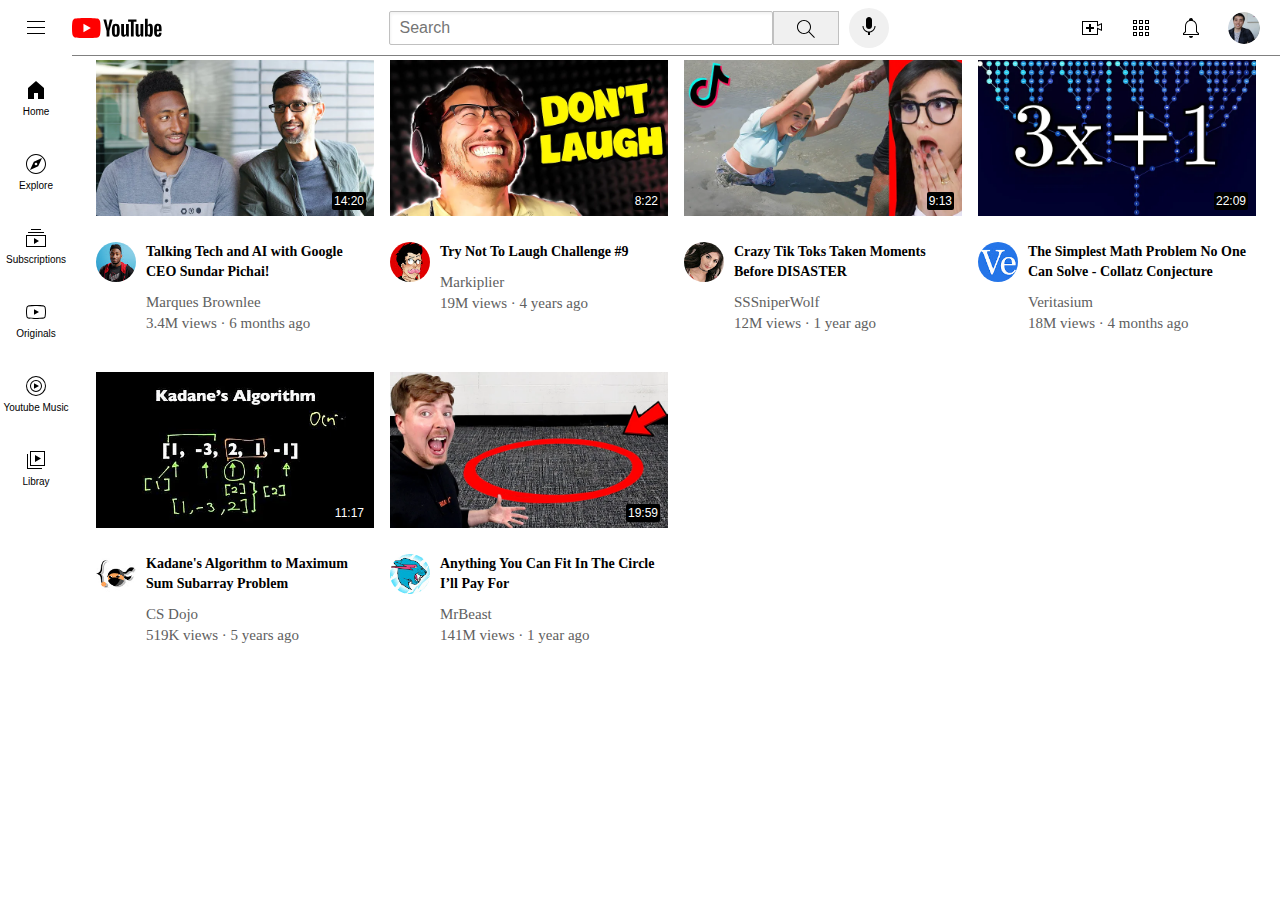
==== index.html @ 6310d242 "name_changed" ====
<!DOCTYPE html>
<html lang="en">
<head>
  <meta charset="UTF-8">
  <meta name="viewport" content="width=device-width, initial-scale=1.0">
  <title>Youtube.com clone</title>
  <link rel="stylesheet" href="website.css">
  <link rel="stylesheet" href="website_sidebar.css">
  <link rel="stylesheet" href="website_header.css">

</head>
<body>
  <div class="header">
      <div class="left-section">
        <img class="hamburger-menu"   src="icons/hamburger-menu.svg" alt="">
        <img class="youtube-logo"   src="icons/youtube-logo.svg" alt="">
      </div>    
      <div class="middle-section">
        <input  class= "search-bar" type="search" 
        placeholder="Search">
        <button class="search-button">
          <img class="search-icon" src="icons/search.svg" alt="">
          
        </button>
        <button class="voice-button">
          <img  class="voice-icon" src="icons/voice-search-icon.svg" alt="">
        </button>
      </div>
      <div class="right-section">
        <img class="upload-icon" src="icons/upload.svg" alt="">
        <img class="youtube-apps-icon" src="icons/youtube-apps.svg" alt="">
        <img class="notifications-icon" src="icons/notifications.svg" alt="">
        <img class="my-channel-icon" src="icons/my-channel.jpeg" alt="">
      </div>

     
    </div>
 <div class="side-bar">
  <div class="sidebar-link">
    <img  class=""  src="icons/home.svg" alt="">
    <div>Home</div>
  </div>
  <div class="sidebar-link">
    <img src="icons/explore.svg" alt="">
    <div>Explore</div>
  </div>
  <div class="sidebar-link">
    <img src="icons/subscriptions.svg" alt="">
    <div>Subscriptions</div>
  </div>
  <div class="sidebar-link">
    <img src="icons/originals.svg" alt="">
    <div>Originals</div>
  </div>
  <div class="sidebar-link">
    <img src="icons/youtube-music.svg" alt="">
    <div>Youtube Music</div>
  </div>
  <div class="sidebar-link">
    <img src="icons/library.svg" alt="">
    <div>Libray</div>
  </div>
  
 </div>
    
<div class="video-grid">

  <div class="video-preview">
    <div class="thumbnail-row">
      <img  class="thumbnail" src="icons/thumbnail-1.webp" 
      alt="">
      <div class="video-time">14:20</div>
    </div>
    <div class="video-info-grid">
      <div class="channel-pic">
        <img  class="profile-picture"   src="icons/channel-1.jpeg" alt="">
      </div>
      <div class="video-info">
        <p class="title">
          Talking Tech and AI with Google  CEO Sundar Pichai!
        </p>
        <p class="video-authon">
          Marques Brownlee
        </p>
        <p class="video-start">3.4M views · 6 months ago</p>
      </div>
    </div> 
</div>

<div class="video-preview">
  <div class="thumbnail-row">
    <img  class="thumbnail" src="icons/thumbnail-2.webp" 
    alt="">
    <div class="video-time">8:22</div>
  </div>
  <div class="video-info-grid">
    <div class="channel-pic">
      <img  class="profile-picture"   src="icons/channel-2.jpeg" alt="">
    </div>
    <div class="video-info">
      <p class="title">
        Try Not To Laugh Challenge #9
      </p>
      <p class="video-authon">
        Markiplier
      </p>
      <p class="video-start">19M views · 4 years ago</p>
    </div>
  </div> 
</div>

<div class="video-preview">
  <div class="thumbnail-row">
    <img  class="thumbnail" src="icons/thumbnail-3.webp" 
    alt="">
    <div class="video-time">9:13</div>
  </div>
  <div class="video-info-grid">
    <div class="channel-pic">
      <img  class="profile-picture"   src="icons/channel-3.jpeg" alt="">
    </div>
    <div class="video-info">
      <p class="title">
        Crazy Tik Toks Taken Moments Before DISASTER
      </p>
      <p class="video-authon">
        SSSniperWolf
      </p>
      <p class="video-start">12M views · 1 year ago
      </p>
    </div>
  </div> 
</div>

<div class="video-preview">
<div class="thumbnail-row">
  <img  class="thumbnail" src="icons/thumbnail-4.webp" 
  alt="">
  <div class="video-time">22:09</div>
</div>
<div class="video-info-grid">
  <div class="channel-pic">
    <img  class="profile-picture"   src="icons/channel-4.jpeg" alt="">
  </div>
  <div class="video-info">
    <p class="title">
      
The Simplest Math Problem No One Can Solve - Collatz Conjecture
    </p>
    <p class="video-authon">
      Veritasium
    </p>
    <p class="video-start">18M views · 4 months ago</p>
  </div>
</div> 
</div>

<div class="video-preview">
  <div class="thumbnail-row">
    <img  class="thumbnail" src="icons/thumbnail-5.webp" 
    alt="">
    <div class="video-time">11:17</div>
  </div>
  <div class="video-info-grid">
    <div class="channel-pic">
      <img  class="profile-picture"   src="icons/channel-5.jpeg" alt="">
    </div>
    <div class="video-info">
      <p class="title">
        
Kadane's Algorithm to Maximum Sum Subarray Problem
      </p>
      <p class="video-authon">
        CS Dojo
      </p>
      <p class="video-start">519K views · 5 years ago</p>
    </div>
  </div> 
</div>

<div class="video-preview">
<div class="thumbnail-row">
  <img  class="thumbnail" src="icons/thumbnail-6.webp" 
  alt="">
  <div class="video-time">19:59</div>
</div>
<div class="video-info-grid">
  <div class="channel-pic">
    <img  class="profile-picture"   src="icons/channel-6.jpeg" alt="">
  </div>
  <div class="video-info">
    <p class="title">
      
Anything You Can Fit In The Circle I’ll Pay For
    </p>
    <p class="video-authon">
      MrBeast
    </p>
    <p class="video-start">141M views · 1 year ago</p>
  </div>
</div> 
</div>

</div>
</body>
</html>
---- website.css ----
p{
  margin-top: 0;
  margin-bottom: 0;
}

body{
  margin: 0;
  padding-top: 60px;
  padding-left: 96px;
  padding-right: 24px;
}

.video-grid{
  display: grid;
  grid-template-columns: 1fr 1fr 1fr ;
  column-gap: 16px;
  row-gap: 40px;
}

@media(max-width:750px){
  .video-grid{
    grid-template-columns: 1fr 1fr;
  }
}


@media(min-width:1000px){
  .video-grid{
    grid-template-columns: 1fr 1fr 1fr 1fr;
  }
}

.thumbnail{
  width: 100%;
}

.video-info-grid{
  display: grid;
  grid-template-columns: 50px 1fr;

}


.profile-picture{
  width: 40px;
  border-radius:50px;
  margin-top: 10px;
}

.title{
  margin-top: 0;
  font-size: 14px;
  font-weight:bold;
  line-height: 20px;
  margin-bottom: 12px;
  margin-top: 10px;
}

.thumbnail-row{
  margin-bottom: 12px;
  position: relative;

}

.video-authon,.video-start{
  font-size: 15px;
  color: rgb(96, 96, 96);
}
.video-authon{
  margin-bottom: 4px;
}

.video-time{
  font-family: Arial;
  font-size: 12px;
  font-weight: 500;
  padding-left: 2px;
  padding-right: 2px;
  padding-top: 2px;
  padding-bottom: 2px;
  border-radius: 2px;
  background-color: black;
  color: white;
  position: absolute;
  right: 8px;
  bottom: 10px;
}
---- website_sidebar.css ----
.side-bar{
  position: fixed;
  left: 0;
  bottom: 0;
  top: 55px;
  background-color: white;
  width: 72px;
  z-index: 200;
  padding-top: 5px;

}
.sidebar-link{
  display: flex;
  justify-content: center;
  align-items: center;
  flex-direction: column;
  height: 74px;
  cursor: pointer;
}
.sidebar-link:hover{
  background-color: lightgrey;
}

.sidebar-link img{
  height: 24px;
  margin-bottom: 4px;
}
.sidebar-link div{
  font-family: Arial;
font-size: 10px;
}
---- website_header.css ----
.header{
  height: 55px;
  display: flex;
  flex-direction: row;
  justify-content: space-between;
  position: fixed;
  top: 0;
  left: 0;
  right: 0;
  background-color: white;
  border-bottom-width:1px ;
  border-bottom-style: solid;
  border-bottom-color: gray;
  z-index: 100;

}

.left-section{
  display: flex;
  align-items: center;
}
.hamburger-menu{
  height: 24px;
  margin-left: 24px;
  margin-right: 24px;
}
.youtube-logo{
  height: 20px;
}



.middle-section{
  
  flex: 1;
  margin-left: 70px;
  margin-right: 35px;
  max-width: 500px;
  display: flex;
  align-items: center;
}
.search-button{
    height: 34px;
    width: 66px;
    background-color: rgb(240, 240, 240);
    border-width: 1px;
    border-style:solid ;
    border-color: rgb(192, 192, 192);
    margin-left: -1;
    margin-right: 10px;
}
.search-icon{
  height: 24px;
  margin-top: 4px;
}
.voice-button{
  height: 40px;
  width: 40px;
  border-radius: 20px;
  border: none;
  background-color: rgb(240, 240, 240);
}
.voice-icon{
  height: 24px;
}
.search-bar{
  width: 0;
flex :1;
height: 34px;
padding-left: 10px;
font-size: 16px;
border-width: 1px;
border-style: solid;
border-color: rgb(192, 192, 192);
border-radius: 2px;
box-shadow: inset 1px 2px 3px rgba(0, 0, 0, 0.05);
}
.search-bar::placeholder{
  font-family: arial ;
  font: 16px;

}




.right-section{
  width: 180px;
  margin-right: 20px;
  display: flex;
  align-items: center;
  justify-content: space-between;
  flex-shrink: 0;
}
.upload-icon{
      height: 24px;
}
.youtube-apps-icon{
  height: 24px;
}
.notifications-icon{
  height: 24px;
}
.my-channel-icon{
  height: 32px;
  border-radius: 16px;
}
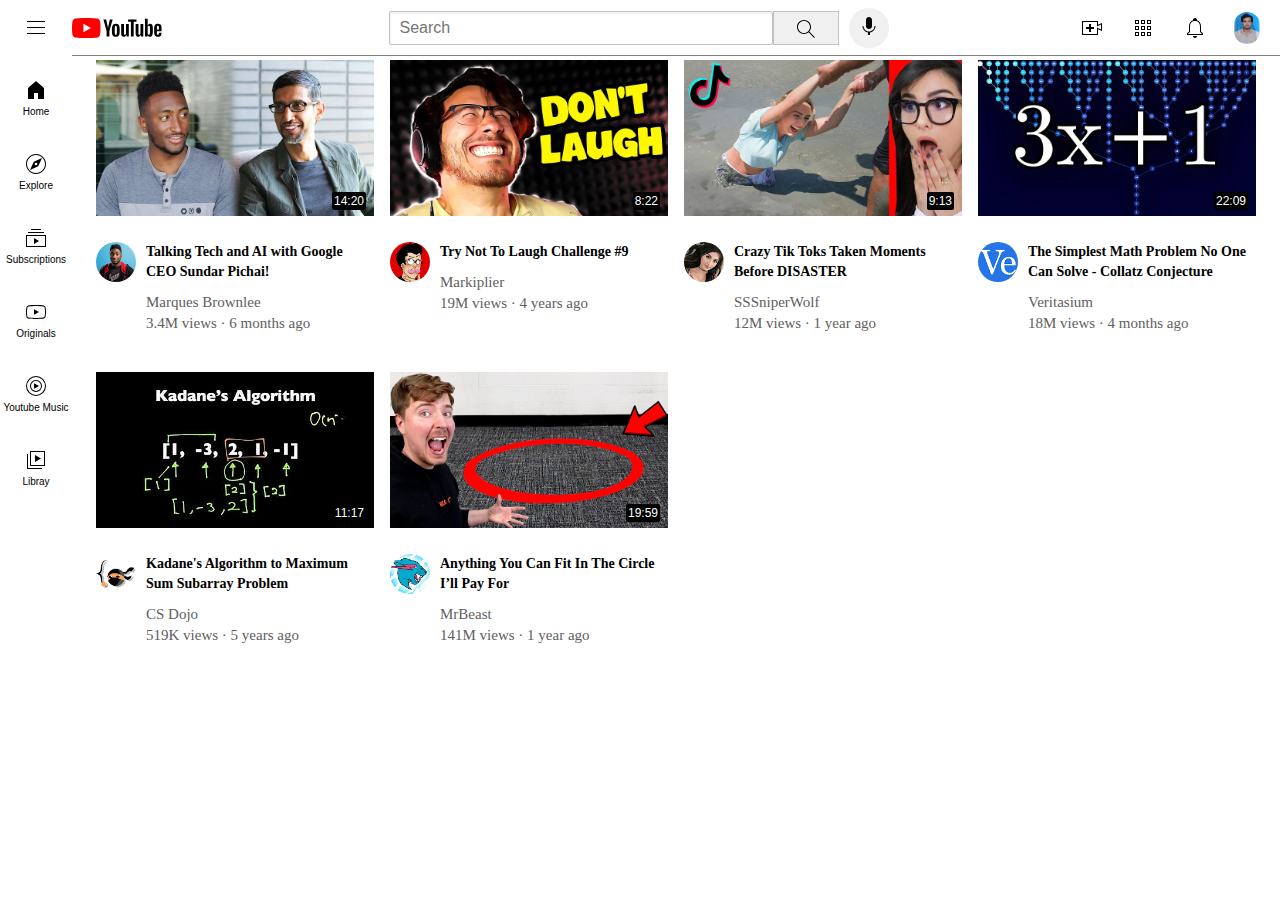
==== commit f58d5766: "update my-channel icon image to PHOTO.jpg" ====
--- a/index.html
+++ b/index.html
@@ -30,7 +30,7 @@
         <img class="upload-icon" src="icons/upload.svg" alt="">
         <img class="youtube-apps-icon" src="icons/youtube-apps.svg" alt="">
         <img class="notifications-icon" src="icons/notifications.svg" alt="">
-        <img class="my-channel-icon" src="icons/my-channel.jpeg" alt="">
+        <img class="my-channel-icon" src="PHOTO.jpg" alt="">
       </div>
 
      
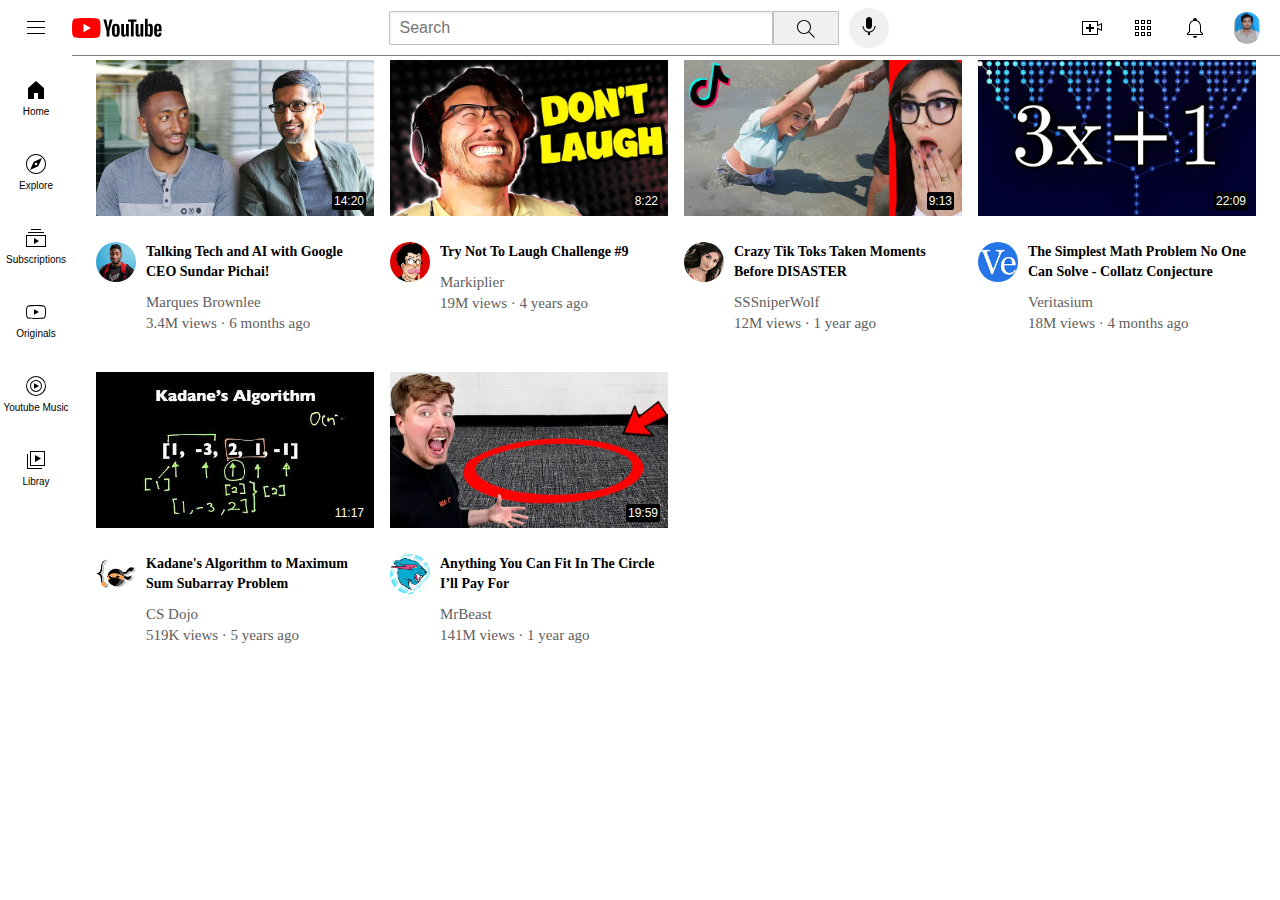
==== commit c59f78f1: "move my-channel icon image to icons directory" ====
--- a/index.html
+++ b/index.html
@@ -30,7 +30,7 @@
         <img class="upload-icon" src="icons/upload.svg" alt="">
         <img class="youtube-apps-icon" src="icons/youtube-apps.svg" alt="">
         <img class="notifications-icon" src="icons/notifications.svg" alt="">
-        <img class="my-channel-icon" src="PHOTO.jpg" alt="">
+        <img class="my-channel-icon" src="icons/PHOTO.jpg" alt="">
       </div>
 
      
